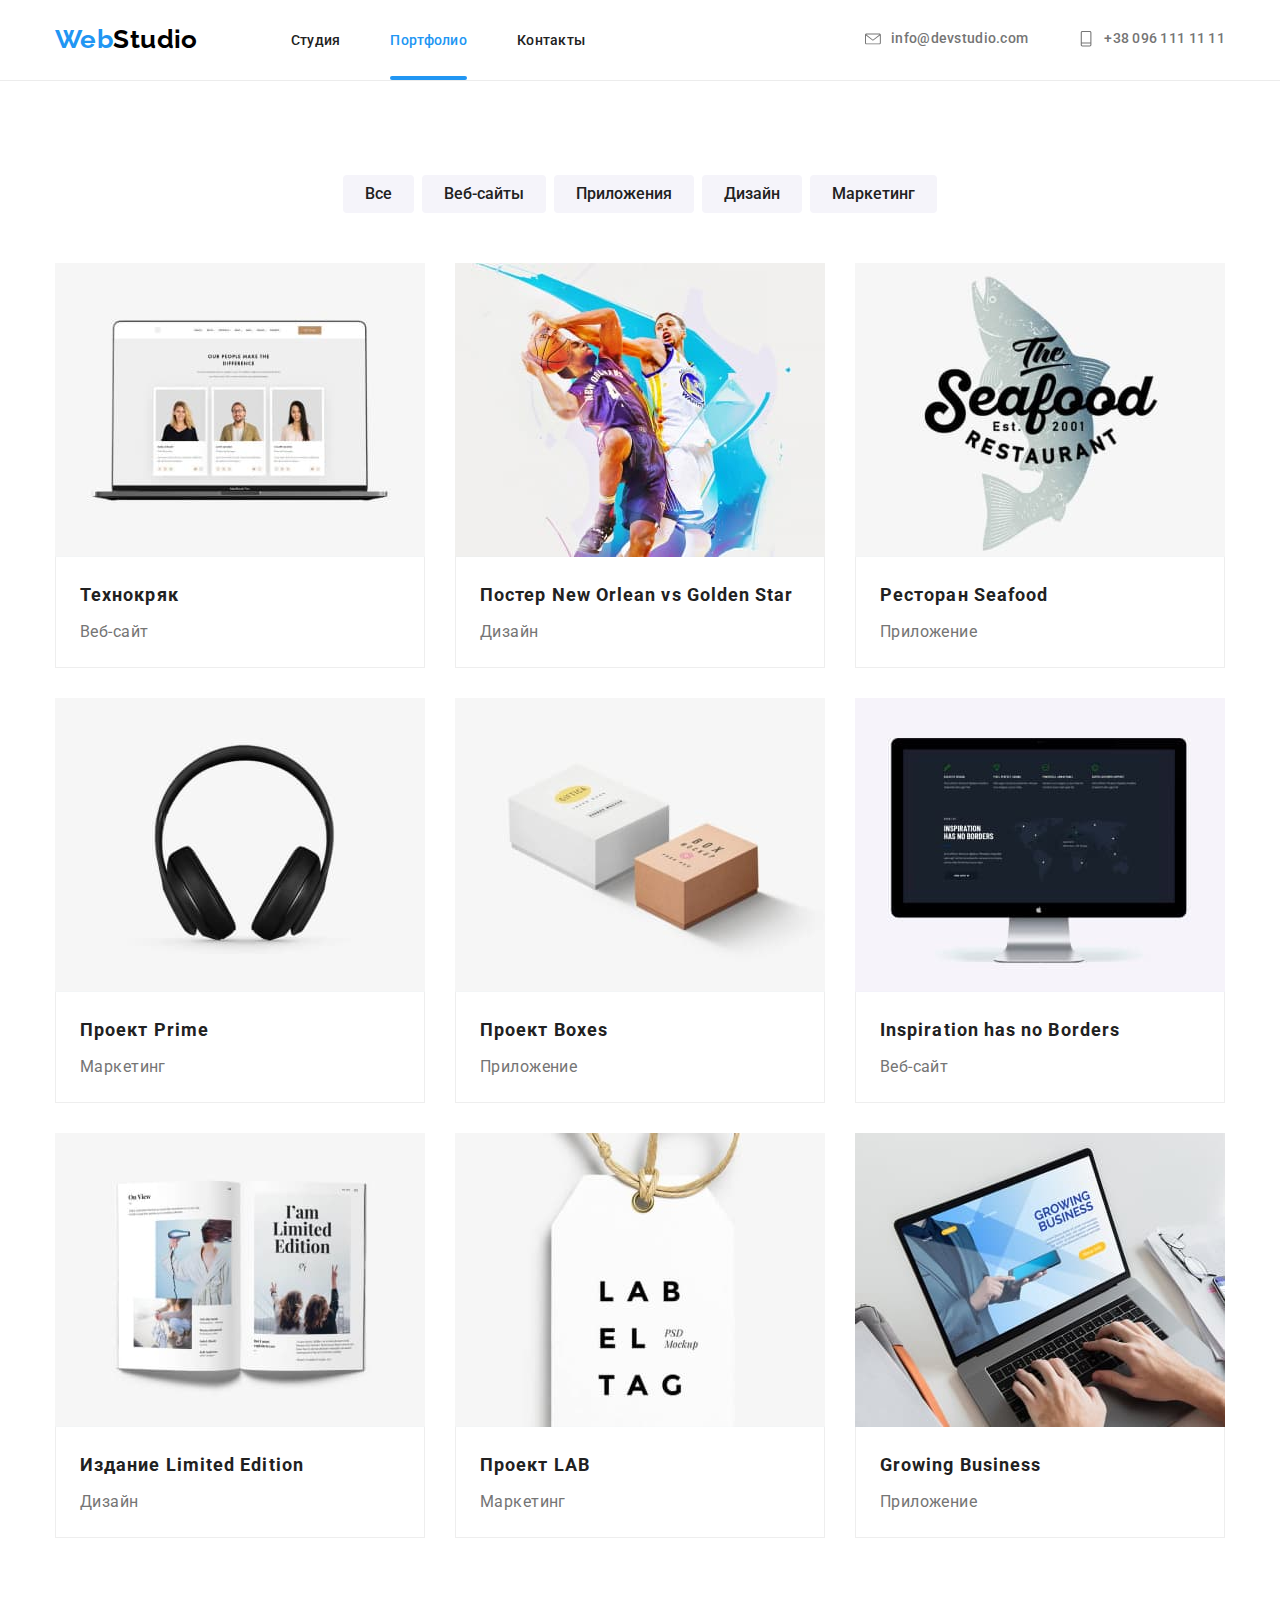
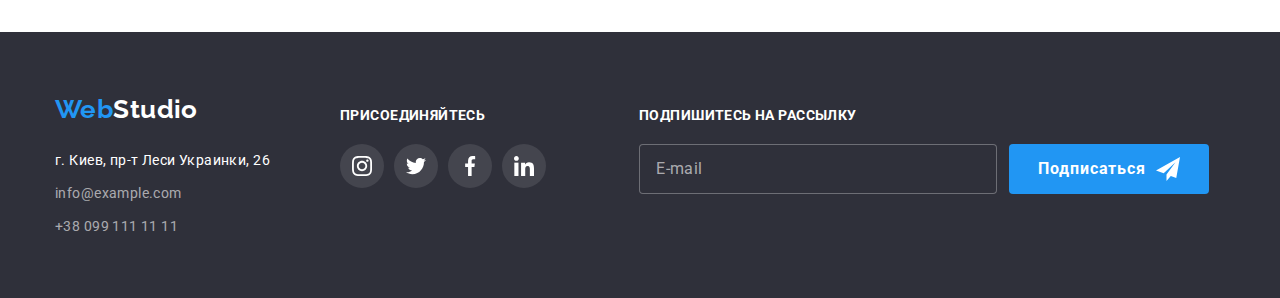
==== portfolio.html @ a6863fc3 "Initial commit" ====
<!DOCTYPE html>
<html lang="ru">
  <head>
    <meta charset="UTF-8" />
    <meta http-equiv="X-UA-Compatible" content="IE=edge" />
    <meta name="viewport" content="width=device-width, initial-scale=1.0" />
    <title>WEB Studio</title>
    <link
      href="https://fonts.googleapis.com/css2?family=Raleway:wght@700&family=Roboto:wght@400;500;700;900&display=swap"
      rel="stylesheet"
    />
    <link
      rel="stylesheet"
      href="https://cdnjs.cloudflare.com/ajax/libs/modern-normalize/1.1.0/modern-normalize.min.css"
    />
    <link rel="stylesheet" href="./css/styles.css" />
  </head>
  <body>
    <!--Шапка сайта-->
    <header class="header">
      <div class="container main-header">
        <nav class="main-nav">
          <a class="logo link" href="./index.html">Web<span class="header-logo">Studio</span></a>

          <ul class="site-nav list">
            <li class="item"><a class="link" href="./index.html">Студия</a></li>
            <li class="item current">
              <a class="link current" href="./portfolio.html">Портфолио</a>
            </li>
            <li class="item"><a class="link" href="">Контакты</a></li>
          </ul>
        </nav>

        <ul class="contacts-header list">
          <li class="item">
            <a class="link" href="mailto:info@devstudio.com">
              <svg class="svg-mail">
                <use href="./images/icons.svg#contacts-mail"></use>
              </svg>
              info@devstudio.com</a
            >
          </li>
          <li class="item">
            <a class="link" href="tel:+380961111111">
              <svg class="svg-phone">
                <use href="./images/icons.svg#contacts-phone"></use>
              </svg>
              +38 096 111 11 11</a
            >
          </li>
        </ul>
      </div>
    </header>

    <!--Уникальный контент страницы-->
    <main>
      <section class="portfolio">
        <div class="container">
          <h1 class="hidden">Портфолио</h1>
          <ul class="portfolio-filter list">
            <li class="item"><button class="button" type="button">Все</button></li>
            <li class="item"><button class="button" type="button">Веб-сайты</button></li>
            <li class="item"><button class="button" type="button">Приложения</button></li>
            <li class="item"><button class="button" type="button">Дизайн</button></li>
            <li class="item"><button class="button" type="button">Маркетинг</button></li>
          </ul>

          <ul class="portfolio-projects list">
            <li class="item">
              <a href="" class="link">
                <div class="portfolio-projects-thumb">
                  <img
                    class="photo-portfolio"
                    src="./images/portfolio1.jpg"
                    alt="Технокряк"
                    width="370"
                  />
                  <div class="portfolio-overlay">
                    <p class="portfolio-overlay-about">
                      Ресурс предлагает комплексные предложения с разным уровнем функционала и
                      сервисов. Все это позволит посетителю получить исчерпывающие сведения о
                      компании или частном лице.
                    </p>
                  </div>
                </div>
                <div class="portfolio-description">
                  <h2 class="title">Технокряк</h2>
                  <p class="text">Веб-сайт</p>
                </div>
              </a>
            </li>
            <li class="item">
              <a href="" class="link">
                <div class="portfolio-projects-thumb">
                  <img
                    class="photo-portfolio"
                    src="./images/portfolio2.jpg"
                    alt="Постер New Orlean vs Golden Star"
                    width="370"
                  />
                  <div class="portfolio-overlay">
                    <p class="portfolio-overlay-about">
                      Ресурс предлагает комплексные предложения с разным уровнем функционала и
                      сервисов. Все это позволит посетителю получить исчерпывающие сведения о
                      компании или частном лице.
                    </p>
                  </div>
                </div>
                <div class="portfolio-description">
                  <h2 class="title">Постер <span lang="en">New Orlean vs Golden Star</span></h2>
                  <p class="text">Дизайн</p>
                </div>
              </a>
            </li>

            <li class="item">
              <a href="" class="link">
                <div class="portfolio-projects-thumb">
                  <img
                    class="photo-portfolio"
                    src="./images/portfolio3.jpg"
                    alt="Ресторан Seafood"
                    width="370"
                  />
                  <div class="portfolio-overlay">
                    <p class="portfolio-overlay-about">
                      Ресурс предлагает комплексные предложения с разным уровнем функционала и
                      сервисов. Все это позволит посетителю получить исчерпывающие сведения о
                      компании или частном лице.
                    </p>
                  </div>
                </div>
                <div class="portfolio-description">
                  <h2 class="title">Ресторан <span lang="en">Seafood</span></h2>
                  <p class="text">Приложение</p>
                </div>
              </a>
            </li>

            <li class="item">
              <a href="" class="link">
                <div class="portfolio-projects-thumb">
                  <img
                    class="photo-portfolio"
                    src="./images/portfolio4.jpg"
                    alt="Проект Prime"
                    width="370"
                  />
                  <div class="portfolio-overlay">
                    <p class="portfolio-overlay-about">
                      Ресурс предлагает комплексные предложения с разным уровнем функционала и
                      сервисов. Все это позволит посетителю получить исчерпывающие сведения о
                      компании или частном лице.
                    </p>
                  </div>
                </div>
                <div class="portfolio-description">
                  <h2 class="title">Проект <span lang="en">Prime</span></h2>
                  <p class="text">Маркетинг</p>
                </div>
              </a>
            </li>

            <li class="item">
              <a href="" class="link">
                <div class="portfolio-projects-thumb">
                  <img
                    class="photo-portfolio"
                    src="./images/portfolio5.jpg"
                    alt="Проект Boxes"
                    width="370"
                  />
                  <div class="portfolio-overlay">
                    <p class="portfolio-overlay-about">
                      Ресурс предлагает комплексные предложения с разным уровнем функционала и
                      сервисов. Все это позволит посетителю получить исчерпывающие сведения о
                      компании или частном лице.
                    </p>
                  </div>
                </div>
                <div class="portfolio-description">
                  <h2 class="title">Проект <span lang="en">Boxes</span></h2>
                  <p class="text">Приложение</p>
                </div>
              </a>
            </li>

            <li class="item">
              <a href="" class="link">
                <div class="portfolio-projects-thumb">
                  <img
                    class="photo-portfolio"
                    src="./images/portfolio6.jpg"
                    alt="Inspiration has no Borders"
                    width="370"
                  />
                  <div class="portfolio-overlay">
                    <p class="portfolio-overlay-about">
                      Ресурс предлагает комплексные предложения с разным уровнем функционала и
                      сервисов. Все это позволит посетителю получить исчерпывающие сведения о
                      компании или частном лице.
                    </p>
                  </div>
                </div>
                <div class="portfolio-description">
                  <h2 class="title"><span lang="en">Inspiration has no Borders</span></h2>
                  <p class="text">Веб-сайт</p>
                </div>
              </a>
            </li>

            <li class="item">
              <a href="" class="link">
                <div class="portfolio-projects-thumb">
                  <img
                    class="photo-portfolio"
                    src="./images/portfolio7.jpg"
                    alt="Издание Limited Edition"
                    width="370"
                  />
                  <div class="portfolio-overlay">
                    <p class="portfolio-overlay-about">
                      Ресурс предлагает комплексные предложения с разным уровнем функционала и
                      сервисов. Все это позволит посетителю получить исчерпывающие сведения о
                      компании или частном лице.
                    </p>
                  </div>
                </div>
                <div class="portfolio-description">
                  <h2 class="title">Издание <span lang="en">Limited Edition</span></h2>
                  <p class="text">Дизайн</p>
                </div>
              </a>
            </li>

            <li class="item">
              <a href="" class="link">
                <div class="portfolio-projects-thumb">
                  <img
                    class="photo-portfolio"
                    src="./images/portfolio8.jpg"
                    alt="Проект LAB"
                    width="370"
                  />
                  <div class="portfolio-overlay">
                    <p class="portfolio-overlay-about">
                      Ресурс предлагает комплексные предложения с разным уровнем функционала и
                      сервисов. Все это позволит посетителю получить исчерпывающие сведения о
                      компании или частном лице.
                    </p>
                  </div>
                </div>
                <div class="portfolio-description">
                  <h2 class="title">Проект <span lang="en">LAB</span></h2>
                  <p class="text">Маркетинг</p>
                </div>
              </a>
            </li>

            <li class="item">
              <a href="" class="link">
                <div class="portfolio-projects-thumb">
                  <img
                    class="photo-portfolio"
                    src="./images/portfolio9.jpg"
                    alt="Growing Business"
                    width="370"
                  />
                  <div class="portfolio-overlay">
                    <p class="portfolio-overlay-about">
                      Ресурс предлагает комплексные предложения с разным уровнем функционала и
                      сервисов. Все это позволит посетителю получить исчерпывающие сведения о
                      компании или частном лице.
                    </p>
                  </div>
                </div>
                <div class="portfolio-description">
                  <h2 class="title"><span lang="en">Growing Business</span></h2>
                  <p class="text">Приложение</p>
                </div>
              </a>
            </li>
          </ul>
        </div>
      </section>
    </main>

    <!--Подвал-->
    <footer class="footer">
      <div class="container nav">
        <div class="footer-address">
          <a class="logo link" href="./index.html">Web<span class="footer-logo">Studio</span></a>
          <address>
            <ul class="contacts-footer list">
              <li class="item">
                <a
                  class="location link"
                  href="https://goo.gl/maps/X2jcXpadv5ityZMy6"
                  target="_blank"
                  rel="nofollow noopener noreferrer"
                  >г. Киев, пр-т Леси Украинки, 26</a
                >
              </li>
              <li class="item">
                <a class="contacts link" href="mailto:info@example.com">info@example.com</a>
              </li>
              <li class="item">
                <a class="contacts link" href="tel:+380991111111">+38 099 111 11 11</a>
              </li>
            </ul>
          </address>
        </div>

        <div class="footer-social">
          <p class="footer-social-text">присоединяйтесь</p>
          <ul class="social-links-webstudio list">
            <li class="item instagram">
              <a class="link join-link" href="" target="_blank" rel="nofollow noopener noreferrer">
                <svg class="svg-social">
                  <use href="./images/icons.svg#social-instagram"></use>
                </svg>
              </a>
            </li>
            <li class="item twitter">
              <a class="link join-link" href="" target="_blank" rel="nofollow noopener noreferrer">
                <svg class="svg-social">
                  <use href="./images/icons.svg#social-twitter"></use>
                </svg>
              </a>
            </li>
            <li class="item facebook">
              <a class="link join-link" href="" target="_blank" rel="nofollow noopener noreferrer">
                <svg class="svg-social">
                  <use href="./images/icons.svg#social-facebook"></use>
                </svg>
              </a>
            </li>
            <li class="item linkedin">
              <a class="link join-link" href="" target="_blank" rel="nofollow noopener noreferrer">
                <svg class="svg-social">
                  <use href="./images/icons.svg#social-linkedin"></use>
                </svg>
              </a>
            </li>
          </ul>
        </div>

        <div class="footer-subscription">
          <p class="footer-subscription-text">Подпишитесь на рассылку</p>

          <form class="form-subscription js-speaker-form" autocomplete="off">
            <div class="form-subscription-field">
              <label class="hidden" for="email"></label>
              <input
                class="subscription-input"
                type="email"
                name="mail"
                id="email"
                placeholder="E-mail"
              />

              <button class="button" type="submit">
                Подписаться
                <svg class="svg-subscription">
                  <use href="./images/icons.svg#subscription-send"></use>
                </svg>
              </button>
            </div>
          </form>
        </div>
      </div>
    </footer>
  </body>
</html>
---- css/styles.css ----
:root {
  --primary-text-color: #757575;
  --title-text-color: #212121;
  --accent-color: #2196f3;
  --primary-white-color: #ffffff;
  --primary-black-color: #000000;
  --second-grey-color: #f5f4fa;
  --footer-bg-color: #2f303a;
  --contacts-ft-color: rgba(255, 255, 255, 0.6);
  --social-links-ft-bg-color: rgba(255, 255, 255, 0.1);
  --footer-subsription-input-border-color: rgba(255, 255, 255, 0.3);
  --button-hero-hover-color: #188ce8;
  --header-border-bottom-color: #ececec;
  --portfolio-project-border: #eeeeee;
  --clients-primary-color: #afb1b8;
  --work-text-bg-color: rgba(47, 48, 58, 0.8);
  --portfolio-overlay-text-bg-color: rgba(33, 150, 243, 0.9);
  --modal-window-bg-color: rgba(0, 0, 0, 0.2);
  --modal-window-close-border-color: rgba(0, 0, 0, 0.1);
  --modal-window-form-input-border-color: rgba(33, 33, 33, 0.2);
  --modal-window-commentary-text-color: rgba(117, 117, 117, 0.5);

  --portfolio-projects-gap: 30px;

  --cubic: cubic-bezier(0.4, 0, 0.2, 1);
}

body {
  color: var(--primary-text-color);
  background-color: var(--primary-white-color);
  font-family: Roboto, sans-serif;
  letter-spacing: 0.03em;
  font-size: 14px;
  line-height: calc(16.41 / 14);
}

/* ОБЩЕЕ */

/*Сброс марджинов верх и низ у заголовков, абзацев и списков*/
p,
h1,
h2,
h3,
h4,
h5,
h6,
ul {
  margin-top: 0;
  margin-bottom: 0;
}

/* Не растягивать комментарии пользователем*/
textarea {
  resize: none;
}

/*Техника отзывчивых изображений*/
img {
  display: block;
  max-width: 100%;
  height: auto;
}

/* Скрыл подчеркивание у ссылок */
.link {
  text-decoration: none;
}

/* Скрыл ненужные заголовки */
.hidden {
  position: absolute;
  width: 1px;
  height: 1px;
  margin: -1px;
  border: 0;
  padding: 0;
  white-space: nowrap;
  clip-path: inset(100%);
  clip: rect(0 0 0 0);
  overflow: hidden;
}

/* Убрал точки у списков. паддинги и марджины */
.list {
  list-style: none;

  padding: 0;
  margin: 0;
}

/* Для всех кнопок */
.button {
  font-family: inherit;

  border: 0;
  border-radius: 4px;
  text-align: center;

  cursor: pointer;
}

/* Контейнеры */
.container {
  width: 1200px;
  padding-left: 15px;
  padding-right: 15px;
  margin-left: auto;
  margin-right: auto;
}

/* Логотип */
.logo {
  color: var(--accent-color);

  font-family: Raleway, sans-serif;
  font-weight: 700;
  font-size: 26px;
  line-height: calc(35.96 / 26);
}

.header-logo {
  color: var(--primary-black-color);
}

.footer-logo {
  color: var(--primary-white-color);
}

/* Навигация по сайту */

.main-header,
.main-nav {
  display: flex;
  align-items: center;
}

.site-nav {
  display: flex;
  margin-left: 93px;
}

.site-nav .item:not(:last-child) {
  margin-right: 50px;
}

.site-nav .link {
  color: var(--title-text-color);

  font-weight: 500;
  letter-spacing: 0.02em;

  display: block;
  padding-top: 32px;
  padding-bottom: 32px;

  position: relative;

  transition: color 250ms var(--cubic);
}

.site-nav .link:hover,
.site-nav .link:focus {
  color: var(--accent-color);
}

.site-nav .link.current {
  color: var(--accent-color);
}

/*Подчёркивание ссылки текущей страницы (на которой сейчас находится пользователь)*/
.site-nav .link::after {
  position: absolute;
  content: '';
  left: 0;
  bottom: 0;
  width: 100%;
  height: 4px;
  background-color: var(--accent-color);
  border-radius: 2px;

  opacity: 0;
  transition: opacity 250ms var(--cubic);
}

.site-nav .link:hover::after {
  opacity: 1;
}

.site-nav .link.current::after {
  opacity: 1;
}
/*Конец подчеркивания */

.contacts-header {
  display: flex;
  margin-left: auto;
}

.contacts-header .item + .item {
  margin-left: 50px;
}

.contacts-header .link {
  color: var(--primary-text-color);

  font-weight: 500;
  letter-spacing: 0.02em;
  display: inline-flex;
  align-items: center;

  transition: color 250ms var(--cubic);
}

.contacts-header .link:hover,
.contacts-header .link:focus {
  color: var(--accent-color);
}

/* .contacts-header .item:first-child ::before {
  display: inline-block;
  content: '';
  width: 16px;
  height: 100%;
  margin-right: 10px;
  background-image: url('../images/mail.svg');
  background-repeat: no-repeat;
  background-position: bottom;
  background-size: 16px 12px;
} */

.svg-mail {
  fill: currentColor;
  width: 16px;
  height: 16px;
  margin-right: 10px;
}

/* .contacts-header .item:last-child ::before {
  display: inline-block;
  content: '';
  width: 10px;
  height: 100%;
  margin-right: 10px;
  background-image: url('../images/phone.svg');
  background-repeat: no-repeat;
  background-position: bottom;
  background-size: 10px 16px;
} */

.svg-phone {
  fill: currentColor;
  width: 16px;
  height: 16px;
  margin-right: 10px;
}

.header {
  border-bottom: 1px solid var(--header-border-bottom-color);
}

/* Герой */
.hero {
  max-width: 1600px;
  height: 600px;
  margin-left: auto;
  margin-right: auto;
  background-color: var(--footer-bg-color);
  /*линейный градиент, под ним изображение*/
  background-image: linear-gradient(to right, rgba(47, 48, 58, 0.4), rgba(47, 48, 58, 0.4)),
    url('../images/hero.jpg');
  background-repeat: no-repeat;
  background-position: center;
  background-size: cover;
  text-align: center;
  padding: 200px 0;
}

.hero-title {
  color: var(--primary-white-color);

  font-weight: 900;
  font-size: 44px;
  line-height: calc(60 / 44);
  letter-spacing: 0.06em;
  text-transform: uppercase;

  margin-top: 0;
  margin-bottom: 30px;
}

/* Кнопка героя */
.hero .button {
  color: var(--primary-white-color);
  background-color: var(--accent-color);

  font-weight: 700;
  font-size: 16px;
  line-height: calc(30 / 16);
  letter-spacing: 0.06em;

  display: inline-block;
  padding: 10px 32px;
  min-width: 200px;
  text-align: center;

  box-shadow: 0px 4px 4px rgba(0, 0, 0, 0.15);

  transition: background-color 250ms var(--cubic);
}

.hero .button:hover,
.hero .button:focus {
  background-color: var(--button-hero-hover-color);
}

/* Модальное окно - Заказать услугу */
.backdrop {
  position: fixed;
  top: 0;
  left: 0;
  width: 100%;
  height: 100%;
  background-color: var(--modal-window-bg-color);

  opacity: 1;
  transition: opacity 250ms var(--cubic);
}

.backdrop.is-hidden {
  opacity: 0;
  pointer-events: none;
}

.backdrop.is-hidden .modal {
  transform: translate(-50%, -50%) scale(1.1);
  opacity: 0;
}

.modal {
  position: absolute;
  top: 50%;
  left: 50%;

  min-width: 528px;
  min-height: 581px;
  background-color: var(--primary-white-color);
  border-radius: 4px;
  box-shadow: 0px 1px 3px rgba(0, 0, 0, 0.12), 0px 1px 1px rgba(0, 0, 0, 0.14),
    0px 2px 1px rgba(0, 0, 0, 0.2);

  /* padding: 40px; */

  transform: translate(-50%, -50%) scale(1);
  opacity: 1;

  transition: transform 250ms var(--cubic), opacity 250ms var(--cubic);
}

.button.close-modal {
  position: absolute;
  top: 8px;
  right: 8px;

  width: 30px;
  height: 30px;
  border-radius: 50%;
  background-color: var(--primary-white-color);
  border: 1px solid var(--modal-window-close-border-color);

  display: flex;
  justify-content: center;
  align-items: center;

  transition: color 250ms var(--cubic);
}

.button.close-modal:hover,
.button.close-modal:focus {
  color: var(--accent-color);
}

.svg-close-modal {
  fill: currentColor;
  width: 18px;
  height: 18px;
}

.modal-form {
  width: 528px;
  margin-left: auto;
  margin-right: auto;
  padding: 40px;
}

.modal-form-header {
  font-size: 20px;
  line-height: calc(23.44 / 20);
  color: var(--title-text-color);

  margin-bottom: 12px;
  text-align: center;
}

.modal-form-field {
  position: relative;

  display: flex;
  flex-direction: column;

  font-weight: 400;
  font-size: 12px;
  line-height: calc(14.06 / 12);
  letter-spacing: 0.01em;

  margin-bottom: 10px;
}

.modal-form-input {
  min-width: 448px;
  margin: 4px 0px 0px 0px;
  padding: 12px 42px;
  border-radius: 4px;
  border: 1px solid var(--modal-window-form-input-border-color);
  font: inherit;
  outline: none;

  transition: border-color 250ms var(--cubic);
}

.modal-form-input:focus-within {
  border-color: var(--accent-color);
}

.svg-modal-form {
  position: absolute;
  top: 65%;
  left: 12px;
  transform: translateY(-50%);

  fill: var(--title-text-color);
  width: 18px;
  height: 18px;

  transition: fill 250ms var(--cubic);
}

.modal-form-field:focus-within > .svg-modal-form {
  fill: var(--accent-color);
}

.modal-form-commentary {
  min-width: 448px;
  min-height: 120px;
  margin: 4px 0px 0px 0px;
  padding: 12px 16px;
  border-radius: 4px;
  border: 1px solid var(--modal-window-form-input-border-color);
  font-size: 14px;
  line-height: calc(16.41 / 14);
  letter-spacing: 0.01em;
  outline: none;

  transition: border-color 250ms var(--cubic);
}

.modal-form-commentary:focus-within {
  border-color: var(--accent-color);
}

.modal-form-field.commentary {
  margin-bottom: 20px;
}

.modal-form-commentary::placeholder {
  color: var(--modal-window-commentary-text-color);
}

.modal-form-agreement {
  font-weight: 400;
  font-size: 12px;
  line-height: calc(14.06 / 12);
  letter-spacing: 0.01em;
  display: flex;
  justify-content: center;
  align-items: center;
  margin-bottom: 30px;
}

.modal-form-input-agreement {
  /* Скрытие стандартного чекбокса (для современных браузеров)*/
  /*  
  -moz-appearance: none;
  -webkit-appearance: none;
  appearance: none;
  */

  /* Скрытие стандартного чекбокса (для всех браузеров)*/
  position: absolute;
  width: 1px;
  height: 1px;
  margin: -1px;
  border: 0;
  padding: 0;
  white-space: nowrap;
  clip-path: inset(100%);
  clip: rect(0 0 0 0);
  overflow: hidden;
}

.svg-modal-form-agreement-yes {
  fill: var(--primary-white-color);
  width: 16px;
  height: 15px;

  margin-right: 7px;

  border-radius: 1px;
  border: 2px solid var(--title-text-color);

  transition: fill 250ms var(--cubic), border 250ms var(--cubic);
}

/* При клике на чекбоксе меняет иконку */
.modal-form-input-agreement:checked + .svg-modal-form-agreement-yes {
  fill: var(--accent-color);
  border: none;
}

.modal-form-agreement-text {
  font-size: 14px;
  line-height: calc(24 / 14);
  letter-spacing: 0.03em;
  margin-right: 5px;
}

.modal-form-agreement-terms {
  font-size: 14px;
  line-height: calc(24 / 14);
  letter-spacing: 0.03em;
  color: var(--accent-color);
  text-decoration-color: var(--accent-color);
  text-decoration-line: underline;
}

.modal-form .button {
  color: var(--primary-white-color);
  background-color: var(--accent-color);

  font-weight: 700;
  font-size: 16px;
  line-height: calc(30 / 16);
  letter-spacing: 0.06em;

  display: inline-block;
  padding: 10px 32px;
  margin: 0px 124px;
  min-width: 200px;
  text-align: center;

  box-shadow: 0px 4px 4px rgba(0, 0, 0, 0.15);

  transition: background-color 250ms var(--cubic);
}

.modal-form .button:hover,
.modal-form .button:focus {
  background-color: var(--button-hero-hover-color);
}

/* Секции */
.section,
.portfolio {
  margin-top: 0;
  margin-bottom: 0;
  padding-top: 94px;
  padding-bottom: 94px;
}

.no-padding {
  padding-bottom: 0;
}

.section-title {
  color: var(--title-text-color);

  font-weight: 700;
  font-size: 36px;
  line-height: calc(42.19 / 36);
  text-align: center;

  margin-top: 0;
  margin-bottom: 50px;
}

/* Особенности*/

.features {
  display: flex;
  justify-content: center;
  padding-left: 0;
}

.features .item:not(:last-child) {
  margin-right: 30px;
}

.div-features {
  display: flex;
  justify-content: center;
  align-items: center;
  width: 270px;
  height: 120px;
  margin-bottom: 30px;
  background-color: var(--second-grey-color);
  border-radius: 4px;
}

.svg-item-features {
  width: 70px;
  height: 70px;
}

/* .features .item::before {
  display: block;
  content: '';
  height: 120px;
  margin-bottom: 30px;
  background-color: var(--second-grey-color);
  border-radius: 4px;

  background-repeat: no-repeat;
  background-position: center;
  background-size: 70px;
}

.features > .item:nth-child(1)::before {
  background-image: url('../images/features-antenna.svg');
}

.features > .item:nth-child(2)::before {
  background-image: url('../images/features-clock.svg');
}

.features > .item:nth-child(3)::before {
  background-image: url('../images/features-diagram.svg');
}

.features > .item:nth-child(4)::before {
  background-image: url('../images/features-astronaut.svg');
} */

.features .title {
  color: var(--title-text-color);

  font-weight: 700;
  font-size: 14px;
  line-height: calc(16.41 / 14);
  text-transform: uppercase;

  margin-bottom: 10px;
}

.features .text {
  font-size: 14px;
  line-height: calc(24 / 14);
}

/* Чем мы занимаемся */

.work {
  display: flex;
  justify-content: space-between;
  padding-left: 0;
}

.work > .item:not(:last-child) {
  margin-right: 30px;
}

.work .work-thumb {
  position: relative;
}

.work .work-text {
  position: absolute;
  bottom: 0;
  width: 100%;

  text-transform: uppercase;
  text-align: center;
  font-weight: 700;
  font-size: 14px;
  line-height: calc(16.41 / 14);
  color: var(--primary-white-color);
  background-color: var(--work-text-bg-color);

  padding-top: 27px;
  padding-bottom: 27px;
}

/* Вместо этого - Техника отзывчивых изображений
.photo-work {
  display: block;
}
*/

/* Команда*/

.team {
  display: flex;
  justify-content: space-between;
  padding-left: 0;
}

.team > .item:not(:last-child) {
  margin-right: 30px;
}

.team-description {
  background-color: var(--primary-white-color);

  padding-top: 30px;
  padding-bottom: 30px;
  text-align: center;
  box-shadow: 0px 1px 3px rgba(0, 0, 0, 0.12), 0px 1px 1px rgba(0, 0, 0, 0.14),
    0px 2px 1px rgba(0, 0, 0, 0.2);
  border-radius: 0px 0px 4px 4px;
}

.team .title {
  color: var(--title-text-color);

  font-weight: 500;
  font-size: 16px;
  line-height: calc(18.75 / 16);

  margin-bottom: 10px;
}

.team .text {
  font-size: 16px;
  line-height: calc(18.75 / 16);

  margin-bottom: 16px;
}

.team {
  background-color: var(--second-grey-color);
}

/* Социальные сети команды*/

.social-links {
  display: flex;
  justify-content: center;
  padding-left: 32px;
  padding-right: 32px;
}

.social-links > .item:not(:last-child) {
  margin-right: 10px;
}

.social-link {
  display: flex;
  justify-content: center;
  align-items: center;
  width: 44px;
  height: 44px;
  border-radius: 50%;
  color: var(--clients-primary-color);

  transition: background-color 250ms var(--cubic), color 250ms var(--cubic);
}

.social-link:hover,
.social-link:focus {
  background-color: var(--accent-color);
  color: var(--primary-white-color);
}

.svg-social {
  fill: currentColor;
  width: 20px;
  height: 20px;
}

/* Вместо этого - Техника отзывчивых изображений
.photo-team {
  display: block;
}
*/

/* Постоянные клиенты*/
.clients {
  display: flex;
  justify-content: space-between;
  padding-left: 0;
}

.clients > .item {
  display: flex;
  align-items: center;
  justify-content: center;
}

.clients > .item:not(:last-child) {
  margin-right: 30px;
}

.clients-link {
  display: flex;
  align-items: center;
  justify-content: center;
  width: 170px;
  height: 92px;

  color: var(--clients-primary-color);

  border: 1px solid var(--clients-primary-color);
  border-radius: 4px;

  transition: color 250ms var(--cubic), border-color 250ms var(--cubic);
}

.clients-link:hover,
.clients-link:focus {
  color: var(--accent-color);
  border-color: var(--accent-color);
}

.clients-link > .svg-clients {
  fill: currentColor;
  height: 50px;
}

/* Подвал */
.footer {
  background-color: var(--footer-bg-color);
}

.footer .container {
  padding-top: 60px;
  padding-bottom: 60px;
}

.footer > .nav {
  display: flex;
}

.footer-address {
  margin-right: 70px;
}

.footer .logo {
  display: inline-block;
  margin-bottom: 20px;
}

.contacts-footer .item:not(:last-child) {
  margin-bottom: 9px;
}

.contacts-footer .location {
  color: var(--primary-white-color);
  font-style: normal;
  line-height: calc(24 / 14);

  transition: color 250ms var(--cubic);
}

.contacts-footer .contacts {
  color: var(--contacts-ft-color);
  font-style: normal;
  line-height: calc(24 / 14);

  transition: color 250ms var(--cubic);
}

.contacts-footer .link:hover,
.contacts-footer .link:focus {
  color: var(--accent-color);
}

.footer-social {
  margin-right: 93px;
}

.footer-social,
.footer-subscription {
  padding-top: 15px;
}

.footer-social-text,
.footer-subscription-text {
  color: var(--primary-white-color);
  font-weight: 700;
  text-transform: uppercase;

  margin-bottom: 20px;
}

.social-links-webstudio {
  display: flex;
  justify-content: center;
}

.social-links-webstudio > .item:not(:last-child) {
  margin-right: 10px;
}

.join-link {
  display: flex;
  justify-content: center;
  align-items: center;
  width: 44px;
  height: 44px;
  border-radius: 50%;
  color: var(--primary-white-color);
  background-color: var(--social-links-ft-bg-color);

  transition: background-color 250ms var(--cubic);
}

.join-link:hover,
.join-link:focus {
  background-color: var(--accent-color);
}

.form-subscription-field {
  display: inline-flex;
  align-items: center;
}

.subscription-input {
  color: var(--contacts-ft-color);
  font-size: 16px;
  line-height: calc(20 / 16);
  letter-spacing: 0.03em;

  width: 358px;
  height: 50px;
  background-color: var(--footer-bg-color);
  border: 1px solid var(--footer-subsription-input-border-color);
  border-radius: 4px;

  padding-left: 16px;
}

.subscription-input::placeholder {
  color: var(--contacts-ft-color);
}

.form-subscription-field .button {
  color: var(--primary-white-color);
  background-color: var(--accent-color);

  font-weight: 700;
  font-size: 16px;
  line-height: calc(30 / 16);
  letter-spacing: 0.06em;

  display: flex;
  justify-content: center;
  align-items: center;

  padding: 10px 28px;
  margin-left: 12px;
  min-width: 200px;
}

.svg-subscription {
  fill: currentColor;
  width: 24px;
  height: 24px;
  margin-left: 10px;
}

/* Стили для страницы ПОРТФОЛИО */

/* Фильтры портфолио */
.portfolio-filter {
  display: flex;
  justify-content: center;
  margin-bottom: 50px;
}

.portfolio-filter .item:not(:last-child) {
  margin-right: 8px;
}

.portfolio .button {
  color: var(--title-text-color);
  background-color: var(--second-grey-color);

  font-weight: 500;
  font-size: 16px;
  line-height: calc(26 / 16);

  padding: 6px 22px;
  text-align: center;

  transition: color 250ms var(--cubic), background-color 250ms var(--cubic),
    box-shadow 250ms var(--cubic);
}

.portfolio .button:hover,
.portfolio .button:focus {
  color: var(--primary-white-color);
  background-color: var(--accent-color);
  box-shadow: 0px 3px 1px rgba(0, 0, 0, 0.1), 0px 1px 2px rgba(0, 0, 0, 0.08),
    0px 2px 2px rgba(0, 0, 0, 0.12);
}

/* Список портфолио */

.portfolio-projects {
  display: flex;
  flex-wrap: wrap;
  margin-left: calc(-1 * var(--portfolio-projects-gap));
  margin-top: calc(-1 * var(--portfolio-projects-gap));
}

.portfolio-projects > .item {
  flex-basis: calc(100% / 3 - var(--portfolio-projects-gap));

  margin-left: var(--portfolio-projects-gap);
  margin-top: var(--portfolio-projects-gap);

  transition: box-shadow 250ms var(--cubic);
}

.portfolio-projects > .item:hover,
.portfolio-projects > .item:focus {
  box-shadow: 0px 1px 1px rgba(0, 0, 0, 0.12), 0px 4px 4px rgba(0, 0, 0, 0.06),
    1px 4px 6px rgba(0, 0, 0, 0.16);
}

/* Другая техника сетки три в ряд

 calc ((100% - кол-во марджинов в строке * значение марджина ) / кол-во элементов в строке

 .portfolio-projects {
   display: flex;
  flex-wrap: wrap;
}

.portfolio-projects .item {
  width: calc((100% - 60px) / 3);

  margin-right: 30px;
  margin-bottom: 30px;
}

.portfolio-projects .item:nth-child(3n) {
  margin-right: 0;
}

.portfolio-projects .item:nth-last-child(-n + 3) {
  margin-bottom: 0;
} 
*/

.portfolio-projects-thumb {
  position: relative;
  overflow: hidden;
}

.portfolio-overlay {
  position: absolute;
  bottom: 0px;
  left: 0px;
  width: 100%;
  height: 100%;
  background-color: var(--portfolio-overlay-text-bg-color);

  transform: translateY(100%);

  transition: transform 250ms var(--cubic);
}

.portfolio-projects > .item:hover .portfolio-overlay {
  transform: translateY(0);
}

.portfolio-overlay-about {
  color: var(--primary-white-color);

  font-weight: 400;
  font-size: 18px;
  line-height: calc(28 / 18);

  padding: 63px 24px;
}

.portfolio-description {
  padding: 20px 24px;
  border: 1px solid var(--portfolio-project-border);
  border-top: 0;
}

.portfolio-description > .title {
  color: var(--title-text-color);

  font-weight: 700;
  font-size: 18px;
  line-height: calc(36 / 18);
  letter-spacing: 0.06em;

  margin-bottom: 4px;
}

.portfolio-description > .text {
  color: var(--primary-text-color);

  font-size: 16px;
  line-height: calc(30 / 16);
}

/* Вместо этого - Техника отзывчивых изображений
.photo-portfolio {
  display: block;
}
*/
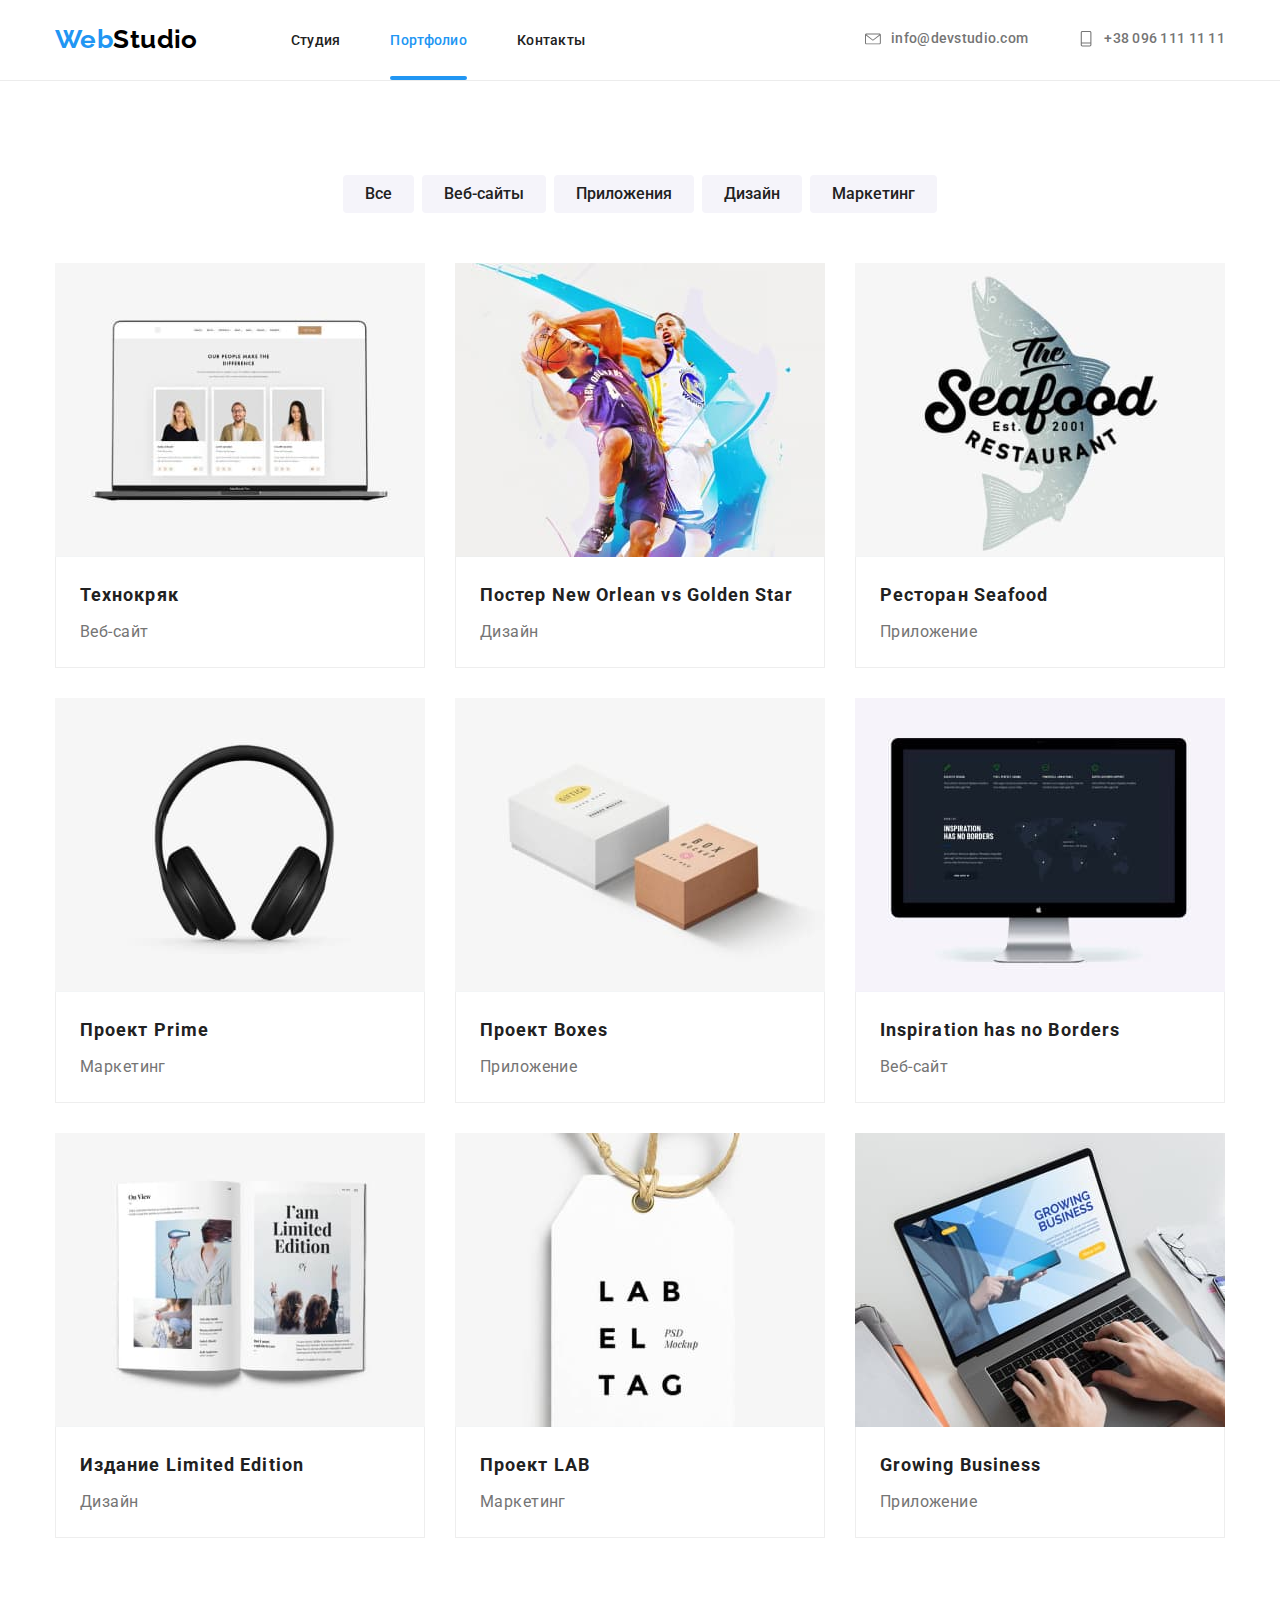
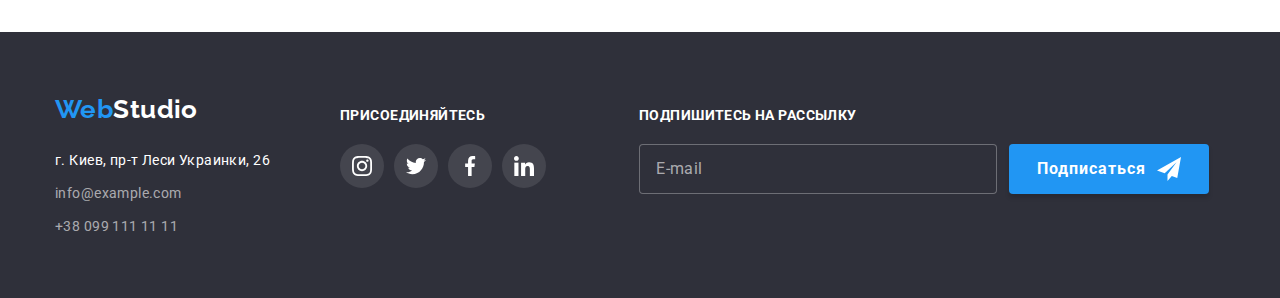
==== commit 13210639: "ДЗ 7.1" ====
--- a/portfolio.html
+++ b/portfolio.html
@@ -17,17 +17,19 @@
   </head>
   <body>
     <!--Шапка сайта-->
-    <header class="header">
-      <div class="container main-header">
-        <nav class="main-nav">
-          <a class="logo link" href="./index.html">Web<span class="header-logo">Studio</span></a>
+    <header class="page-header">
+      <div class="page-header__content container">
+        <nav class="page-header__nav">
+          <a class="logo" href="./index.html">Web<span class="page-header__logo">Studio</span></a>
 
           <ul class="site-nav list">
-            <li class="item"><a class="link" href="./index.html">Студия</a></li>
-            <li class="item current">
-              <a class="link current" href="./portfolio.html">Портфолио</a>
-            </li>
-            <li class="item"><a class="link" href="">Контакты</a></li>
+            <li class="site-nav__item"><a class="site-nav__link" href="./index.html">Студия</a></li>
+            <li class="site-nav__item">
+              <a class="site-nav__link site-nav__link--current" href="./portfolio.html"
+                >Портфолио</a
+              >
+            </li>
+            <li class="site-nav__item"><a class="site-nav__link" href="">Контакты</a></li>
           </ul>
         </nav>
 
@@ -56,7 +58,7 @@
     <main>
       <section class="portfolio">
         <div class="container">
-          <h1 class="hidden">Портфолио</h1>
+          <h1 class="visually-hidden">Портфолио</h1>
           <ul class="portfolio-filter list">
             <li class="item"><button class="button" type="button">Все</button></li>
             <li class="item"><button class="button" type="button">Веб-сайты</button></li>
@@ -289,7 +291,7 @@
     <footer class="footer">
       <div class="container nav">
         <div class="footer-address">
-          <a class="logo link" href="./index.html">Web<span class="footer-logo">Studio</span></a>
+          <a class="logo" href="./index.html">Web<span class="page-footer__logo">Studio</span></a>
           <address>
             <ul class="contacts-footer list">
               <li class="item">
@@ -350,7 +352,7 @@
 
           <form class="form-subscription js-speaker-form" autocomplete="off">
             <div class="form-subscription-field">
-              <label class="hidden" for="email"></label>
+              <label class="visually-hidden" for="email"></label>
               <input
                 class="subscription-input"
                 type="email"
--- a/css/styles.css
+++ b/css/styles.css
@@ -9,7 +9,7 @@
   --contacts-ft-color: rgba(255, 255, 255, 0.6);
   --social-links-ft-bg-color: rgba(255, 255, 255, 0.1);
   --footer-subsription-input-border-color: rgba(255, 255, 255, 0.3);
-  --button-hero-hover-color: #188ce8;
+  --button-hover-color: #188ce8;
   --header-border-bottom-color: #ececec;
   --portfolio-project-border: #eeeeee;
   --clients-primary-color: #afb1b8;
@@ -67,7 +67,7 @@
 }
 
 /* Скрыл ненужные заголовки */
-.hidden {
+.visually-hidden {
   position: absolute;
   width: 1px;
   height: 1px;
@@ -83,11 +83,11 @@
 /* Убрал точки у списков. паддинги и марджины */
 .list {
   list-style: none;
-
   padding: 0;
   margin: 0;
 }
 
+/* Кнопки */
 /* Для всех кнопок */
 .button {
   font-family: inherit;
@@ -97,6 +97,67 @@
   text-align: center;
 
   cursor: pointer;
+}
+
+.hero .button,
+.modal-form .button,
+.form-subscription-field .button {
+  color: var(--primary-white-color);
+  background-color: var(--accent-color);
+
+  font-weight: 700;
+  font-size: 16px;
+  line-height: calc(30 / 16);
+  letter-spacing: 0.06em;
+
+  display: block;
+  padding: 10px 32px;
+  min-width: 200px;
+  text-align: center;
+
+  margin: 0 auto;
+
+  box-shadow: 0px 4px 4px rgba(0, 0, 0, 0.15);
+
+  transition: background-color 250ms var(--cubic);
+}
+
+.hero .button:hover,
+.hero .button:focus,
+.modal-form .button:hover,
+.modal-form .button:focus {
+  background-color: var(--button-hover-color);
+}
+
+.form-subscription-field .button {
+  display: flex;
+  justify-content: space-between;
+  align-items: center;
+
+  padding: 10px 28px;
+}
+
+.button.close-modal {
+  position: absolute;
+  top: 8px;
+  right: 8px;
+
+  width: 30px;
+  height: 30px;
+  border-radius: 50%;
+  background-color: var(--primary-white-color);
+  border: 1px solid var(--modal-window-close-border-color);
+
+  display: flex;
+  justify-content: center;
+  align-items: center;
+
+  transition: color 250ms var(--cubic);
+}
+
+.button.close-modal:hover,
+.button.close-modal:focus {
+  color: var(--accent-color);
 }
 
 /* Контейнеры */
@@ -116,20 +177,21 @@
   font-weight: 700;
   font-size: 26px;
   line-height: calc(35.96 / 26);
-}
-
-.header-logo {
+
+  text-decoration: none;
+}
+
+.page-header__logo {
   color: var(--primary-black-color);
 }
 
-.footer-logo {
+.page-footer__logo {
   color: var(--primary-white-color);
 }
 
 /* Навигация по сайту */
-
-.main-header,
-.main-nav {
+.page-header__content,
+.page-header__nav {
   display: flex;
   align-items: center;
 }
@@ -139,36 +201,35 @@
   margin-left: 93px;
 }
 
-.site-nav .item:not(:last-child) {
+.site-nav__item:not(:last-child) {
   margin-right: 50px;
 }
 
-.site-nav .link {
+.site-nav__link {
+  position: relative;
   color: var(--title-text-color);
-
   font-weight: 500;
   letter-spacing: 0.02em;
+  text-decoration: none;
 
   display: block;
   padding-top: 32px;
   padding-bottom: 32px;
 
-  position: relative;
-
   transition: color 250ms var(--cubic);
 }
 
-.site-nav .link:hover,
-.site-nav .link:focus {
+.site-nav__link:hover,
+.site-nav__link:focus {
   color: var(--accent-color);
 }
 
-.site-nav .link.current {
+.site-nav__link--current {
   color: var(--accent-color);
 }
 
 /*Подчёркивание ссылки текущей страницы (на которой сейчас находится пользователь)*/
-.site-nav .link::after {
+.site-nav__link::after {
   position: absolute;
   content: '';
   left: 0;
@@ -182,11 +243,11 @@
   transition: opacity 250ms var(--cubic);
 }
 
-.site-nav .link:hover::after {
+.site-nav__link:hover::after {
   opacity: 1;
 }
 
-.site-nav .link.current::after {
+.site-nav__link--current::after {
   opacity: 1;
 }
 /*Конец подчеркивания */
@@ -196,7 +257,7 @@
   margin-left: auto;
 }
 
-.contacts-header .item + .item {
+.contacts-header .item:last-child {
   margin-left: 50px;
 }
 
@@ -254,7 +315,7 @@
   margin-right: 10px;
 }
 
-.header {
+.page-header {
   border-bottom: 1px solid var(--header-border-bottom-color);
 }
 
@@ -288,31 +349,6 @@
   margin-bottom: 30px;
 }
 
-/* Кнопка героя */
-.hero .button {
-  color: var(--primary-white-color);
-  background-color: var(--accent-color);
-
-  font-weight: 700;
-  font-size: 16px;
-  line-height: calc(30 / 16);
-  letter-spacing: 0.06em;
-
-  display: inline-block;
-  padding: 10px 32px;
-  min-width: 200px;
-  text-align: center;
-
-  box-shadow: 0px 4px 4px rgba(0, 0, 0, 0.15);
-
-  transition: background-color 250ms var(--cubic);
-}
-
-.hero .button:hover,
-.hero .button:focus {
-  background-color: var(--button-hero-hover-color);
-}
-
 /* Модальное окно - Заказать услугу */
 .backdrop {
   position: fixed;
@@ -354,29 +390,6 @@
   opacity: 1;
 
   transition: transform 250ms var(--cubic), opacity 250ms var(--cubic);
-}
-
-.button.close-modal {
-  position: absolute;
-  top: 8px;
-  right: 8px;
-
-  width: 30px;
-  height: 30px;
-  border-radius: 50%;
-  background-color: var(--primary-white-color);
-  border: 1px solid var(--modal-window-close-border-color);
-
-  display: flex;
-  justify-content: center;
-  align-items: center;
-
-  transition: color 250ms var(--cubic);
-}
-
-.button.close-modal:hover,
-.button.close-modal:focus {
-  color: var(--accent-color);
 }
 
 .svg-close-modal {
@@ -542,31 +555,6 @@
   text-decoration-line: underline;
 }
 
-.modal-form .button {
-  color: var(--primary-white-color);
-  background-color: var(--accent-color);
-
-  font-weight: 700;
-  font-size: 16px;
-  line-height: calc(30 / 16);
-  letter-spacing: 0.06em;
-
-  display: inline-block;
-  padding: 10px 32px;
-  margin: 0px 124px;
-  min-width: 200px;
-  text-align: center;
-
-  box-shadow: 0px 4px 4px rgba(0, 0, 0, 0.15);
-
-  transition: background-color 250ms var(--cubic);
-}
-
-.modal-form .button:hover,
-.modal-form .button:focus {
-  background-color: var(--button-hero-hover-color);
-}
-
 /* Секции */
 .section,
 .portfolio {
@@ -945,35 +933,19 @@
   border-radius: 4px;
 
   padding-left: 16px;
+
+  margin-right: 12px;
 }
 
 .subscription-input::placeholder {
   color: var(--contacts-ft-color);
-}
-
-.form-subscription-field .button {
-  color: var(--primary-white-color);
-  background-color: var(--accent-color);
-
-  font-weight: 700;
-  font-size: 16px;
-  line-height: calc(30 / 16);
-  letter-spacing: 0.06em;
-
-  display: flex;
-  justify-content: center;
-  align-items: center;
-
-  padding: 10px 28px;
-  margin-left: 12px;
-  min-width: 200px;
 }
 
 .svg-subscription {
   fill: currentColor;
   width: 24px;
   height: 24px;
-  margin-left: 10px;
+  /* margin-left: 10px; */
 }
 
 /* Стили для страницы ПОРТФОЛИО */
